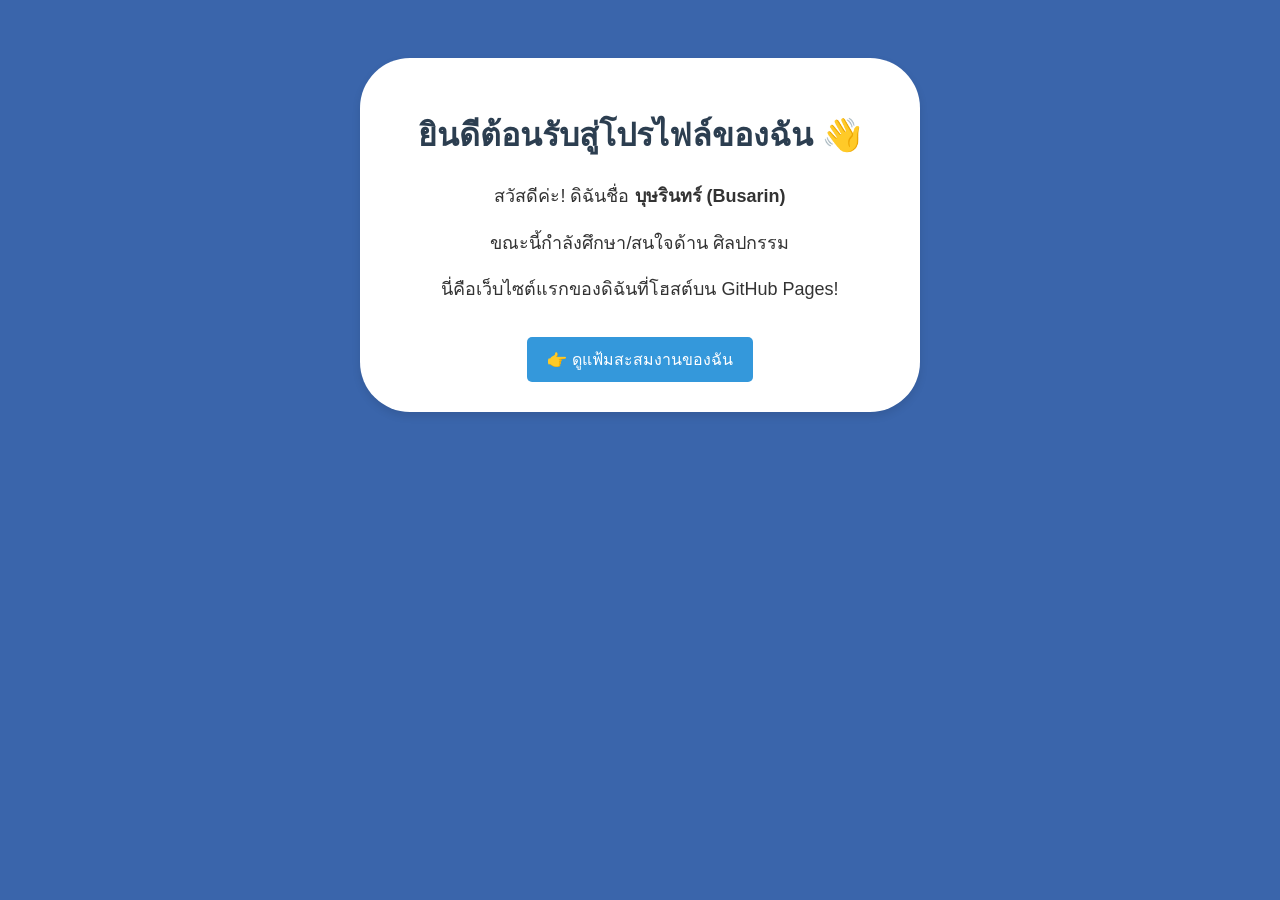
==== index.html @ 3c37ceb1 "Update index.html" ====
<!DOCTYPE html>
<html lang="th">
<head>
    <meta charset="UTF-8">
    <meta name="viewport" content="width=device-width, initial-scale=1.0">
    <title>บุษรินทร์ อุณาธิเนย์</title>
    <style>
        body {
            font-family: 'Segoe UI', Tahoma, Geneva, Verdana, sans-serif;
            background-color: #3a65ab;
            color: #333;
            text-align: center;
            padding: 50px;
        }
        .card {
            background: white;
            padding: 30px;
            border-radius: 50px;
            box-shadow: 0 4px 8px rgba(0,0,0,0.1);
            max-width: 500px;
            margin: 0 auto;
        }
        h1 { color: #2c3e50; }
        p { font-size: 18px; line-height: 1.6; }
    </style>
</head>
<body>

    <div class="card">
        <h1>ยินดีต้อนรับสู่โปรไฟล์ของฉัน 👋</h1>
        <p>สวัสดีค่ะ! ดิฉันชื่อ <strong>บุษรินทร์ (Busarin)</strong></p>
        <p>ขณะนี้กำลังศึกษา/สนใจด้าน ศิลปกรรม </p>
        <p>นี่คือเว็บไซต์แรกของดิฉันที่โฮสต์บน GitHub Pages!</p>
         <a href="portfolio.html" style="display:inline-block; background:#3498db; color:white; padding:10px 20px; text-decoration:none; border-radius:5px; margin-top:15px;">👉 ดูแฟ้มสะสมงานของฉัน</a>
    </div>

</body>
</html>
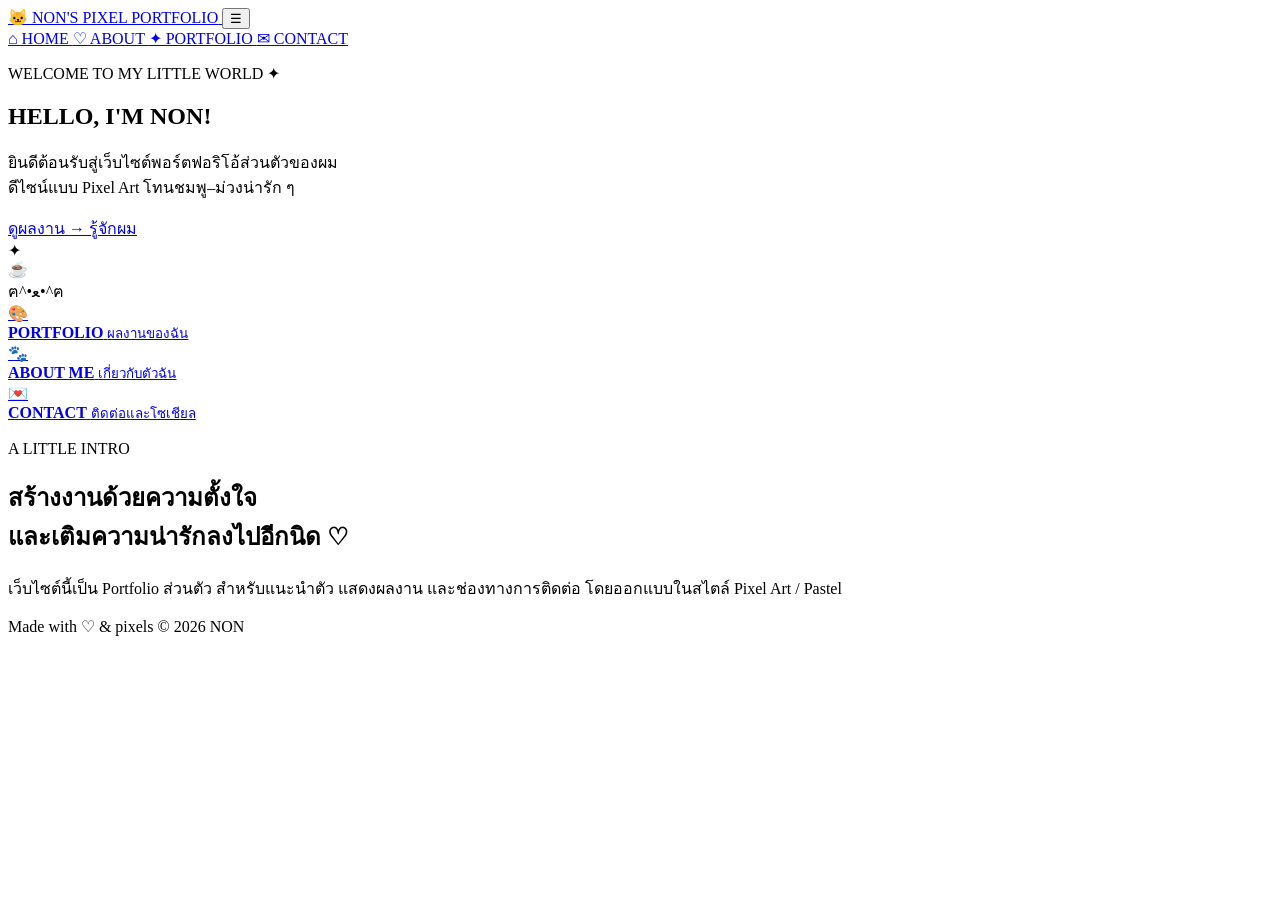
==== commit 42c9ae01: "Update index.html" ====
--- a/index.html
+++ b/index.html
@@ -1,38 +1,204 @@
-<!DOCTYPE html>
+<!doctype html>
 <html lang="th">
 <head>
-    <meta charset="UTF-8">
-    <meta name="viewport" content="width=device-width, initial-scale=1.0">
-    <title>บุษรินทร์ อุณาธิเนย์</title>
-    <style>
-        body {
-            font-family: 'Segoe UI', Tahoma, Geneva, Verdana, sans-serif;
-            background-color: #3a65ab;
-            color: #333;
-            text-align: center;
-            padding: 50px;
-        }
-        .card {
-            background: white;
-            padding: 30px;
-            border-radius: 50px;
-            box-shadow: 0 4px 8px rgba(0,0,0,0.1);
-            max-width: 500px;
-            margin: 0 auto;
-        }
-        h1 { color: #2c3e50; }
-        p { font-size: 18px; line-height: 1.6; }
-    </style>
+  <meta charset="UTF-8">
+  <meta name="viewport" content="width=device-width, initial-scale=1.0">
+
+  <title>NON — Portfolio</title>
+
+  <link rel="preconnect" href="https://fonts.googleapis.com">
+  <link rel="preconnect" href="https://fonts.gstatic.com" crossorigin>
+
+  <link
+    href="https://fonts.googleapis.com/css2?family=Press+Start+2P&family=Prompt:wght@400;500;600;700&display=swap"
+    rel="stylesheet"
+  >
+
+  <link rel="stylesheet" href="assets/style.css">
 </head>
+
 <body>
 
-    <div class="card">
-        <h1>ยินดีต้อนรับสู่โปรไฟล์ของฉัน 👋</h1>
-        <p>สวัสดีค่ะ! ดิฉันชื่อ <strong>บุษรินทร์ (Busarin)</strong></p>
-        <p>ขณะนี้กำลังศึกษา/สนใจด้าน ศิลปกรรม </p>
-        <p>นี่คือเว็บไซต์แรกของดิฉันที่โฮสต์บน GitHub Pages!</p>
-         <a href="portfolio.html" style="display:inline-block; background:#3498db; color:white; padding:10px 20px; text-decoration:none; border-radius:5px; margin-top:15px;">👉 ดูแฟ้มสะสมงานของฉัน</a>
+<header class="site-header">
+
+  <a class="brand" href="index.html">
+    <span class="brand-cat">🐱</span>
+    <span>NON'S PIXEL PORTFOLIO</span>
+  </a>
+
+  <button class="menu-toggle" aria-label="เปิดเมนู">
+    ☰
+  </button>
+
+  <nav class="nav">
+
+    <a class="active" href="index.html">
+      ⌂ HOME
+    </a>
+
+    <a href="about.html">
+      ♡ ABOUT
+    </a>
+
+    <a href="portfolio.html">
+      ✦ PORTFOLIO
+    </a>
+
+    <a href="contact.html">
+      ✉ CONTACT
+    </a>
+
+  </nav>
+
+</header>
+
+
+<main>
+
+  <!-- HERO -->
+
+  <section class="hero shell">
+
+    <div class="hero-copy">
+
+      <p class="eyebrow">
+        WELCOME TO MY LITTLE WORLD ✦
+      </p>
+
+      <h1>
+        HELLO, I'M <span>NON</span>!
+      </h1>
+
+      <p class="lead">
+        ยินดีต้อนรับสู่เว็บไซต์พอร์ตฟอริโอ้ส่วนตัวของผม
+        <br>
+        ดีไซน์แบบ Pixel Art โทนชมพู–ม่วงน่ารัก ๆ
+      </p>
+
+      <div class="actions">
+
+        <a class="btn primary" href="portfolio.html">
+          ดูผลงาน →
+        </a>
+
+        <a class="btn" href="about.html">
+          รู้จักผม
+        </a>
+
+      </div>
+
     </div>
+
+
+    <!-- Pixel Art -->
+
+    <div class="hero-art pixel-card">
+
+      <div class="cloud">
+        ✦
+      </div>
+
+      <div class="cup">
+        ☕
+      </div>
+
+      <div class="cat">
+        ฅ^•ﻌ•^ฅ
+      </div>
+
+      <div class="saucer"></div>
+
+    </div>
+
+  </section>
+
+
+  <!-- QUICK LINKS -->
+
+  <section class="quick-links shell">
+
+    <a class="quick-card" href="portfolio.html">
+
+      <span>🎨</span>
+
+      <div>
+        <b>PORTFOLIO</b>
+        <small>ผลงานของฉัน</small>
+      </div>
+
+    </a>
+
+
+    <a class="quick-card" href="about.html">
+
+      <span>🐾</span>
+
+      <div>
+        <b>ABOUT ME</b>
+        <small>เกี่ยวกับตัวฉัน</small>
+      </div>
+
+    </a>
+
+
+    <a class="quick-card" href="contact.html">
+
+      <span>💌</span>
+
+      <div>
+        <b>CONTACT</b>
+        <small>ติดต่อและโซเชียล</small>
+      </div>
+
+    </a>
+
+  </section>
+
+
+  <!-- INTRO -->
+
+  <section class="intro shell">
+
+    <div>
+
+      <p class="eyebrow">
+        A LITTLE INTRO
+      </p>
+
+      <h2>
+        สร้างงานด้วยความตั้งใจ
+        <br>
+        และเติมความน่ารักลงไปอีกนิด ♡
+      </h2>
+
+    </div>
+
+
+    <p>
+      เว็บไซต์นี้เป็น Portfolio ส่วนตัว
+      สำหรับแนะนำตัว แสดงผลงาน และช่องทางการติดต่อ
+      โดยออกแบบในสไตล์ Pixel Art / Pastel
+    </p>
+
+  </section>
+
+</main>
+
+
+<footer class="footer">
+
+  <span>
+    Made with ♡ & pixels
+  </span>
+
+  <span>
+    © 2026 NON
+  </span>
+
+</footer>
+
+
+<script src="assets/script.js"></script>
 
 </body>
 </html>
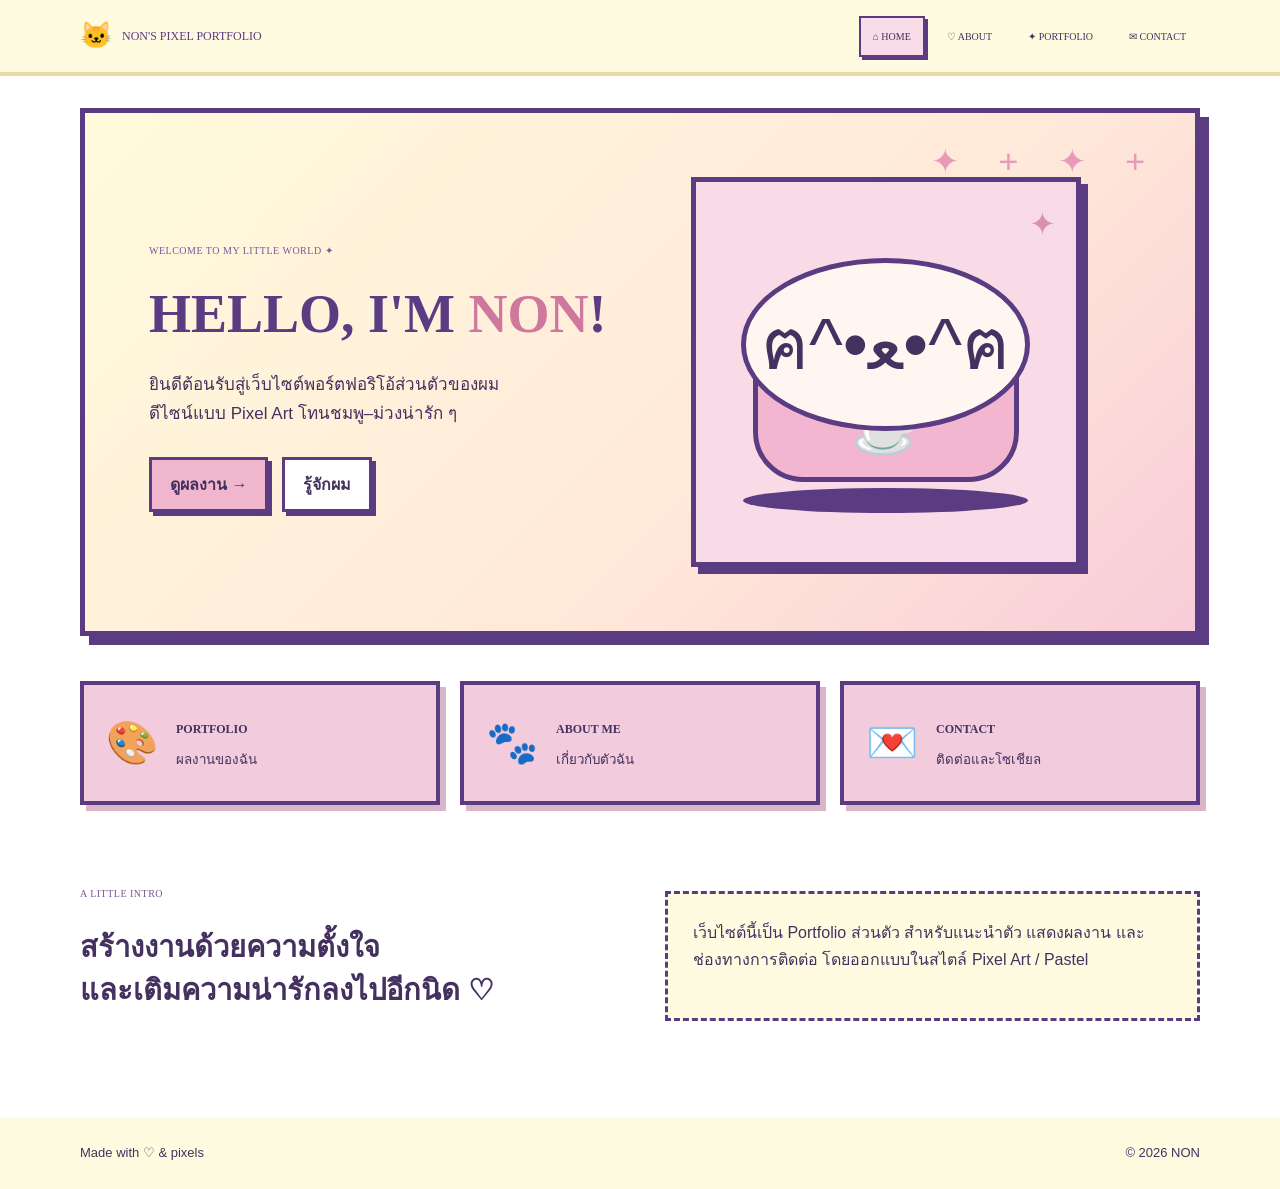
==== commit 347a7c6c: "Update index.html" ====
--- a/index.html
+++ b/index.html
@@ -4,7 +4,7 @@
   <meta charset="UTF-8">
   <meta name="viewport" content="width=device-width, initial-scale=1.0">
 
-  <title>NON — Portfolio</title>
+  <title>Busarin — Portfolio</title>
 
   <link rel="preconnect" href="https://fonts.googleapis.com">
   <link rel="preconnect" href="https://fonts.gstatic.com" crossorigin>
--- a/assets/style.css
+++ b/assets/style.css
@@ -0,0 +1,1016 @@
+:root {
+
+  --purple: #5b3b82;
+  --purple2: #7b559c;
+
+  --pink: #efb6ce;
+  --pink2: #f8dce8;
+
+  --cream: #fffbe0;
+  --yellow: #f7ed9e;
+
+  --ink: #44315f;
+  --white: #fffdf8;
+
+}
+
+
+* {
+  box-sizing: border-box;
+}
+
+
+html {
+  scroll-behavior: smooth;
+}
+
+
+body {
+
+  margin: 0;
+
+  color: var(--ink);
+
+  background: #fff;
+
+  font-family: "Prompt", sans-serif;
+
+  line-height: 1.7;
+
+}
+
+
+a {
+  text-decoration: none;
+  color: inherit;
+}
+
+
+.shell {
+
+  width: min(1120px, calc(100% - 36px));
+
+  margin: auto;
+
+}
+
+
+/* =========================
+   HEADER
+========================= */
+
+.site-header {
+
+  min-height: 76px;
+
+  display: flex;
+
+  align-items: center;
+
+  justify-content: space-between;
+
+  gap: 24px;
+
+  padding: 14px max(22px, calc((100% - 1120px) / 2));
+
+  background: var(--cream);
+
+  border-bottom: 4px solid #e8dca5;
+
+  position: sticky;
+
+  top: 0;
+
+  z-index: 20;
+
+}
+
+
+.brand {
+
+  display: flex;
+
+  align-items: center;
+
+  gap: 10px;
+
+  font-family: "Press Start 2P";
+
+  font-size: 12px;
+
+  color: var(--purple);
+
+}
+
+
+.brand-cat {
+  font-size: 26px;
+}
+
+
+.nav {
+
+  display: flex;
+
+  gap: 8px;
+
+  flex-wrap: wrap;
+
+  justify-content: flex-end;
+
+}
+
+
+.nav a {
+
+  font-family: "Press Start 2P";
+
+  font-size: 10px;
+
+  padding: 10px 12px;
+
+  border: 2px solid transparent;
+
+}
+
+
+.nav a:hover,
+.nav a.active {
+
+  background: var(--pink2);
+
+  border-color: var(--purple);
+
+  box-shadow: 3px 3px 0 var(--purple);
+
+}
+
+
+.menu-toggle {
+
+  display: none;
+
+  background: none;
+
+  border: 0;
+
+  font-size: 25px;
+
+  color: var(--purple);
+
+}
+
+
+/* =========================
+   HERO
+========================= */
+
+.hero {
+
+  margin-top: 32px;
+
+  min-height: 470px;
+
+  padding: 64px;
+
+  display: grid;
+
+  grid-template-columns: 1fr 1fr;
+
+  align-items: center;
+
+  overflow: hidden;
+
+  background:
+    linear-gradient(
+      135deg,
+      #fffbdc,
+      #ffe9d9 60%,
+      #f8ccd8
+    );
+
+  border: 5px solid var(--purple);
+
+  box-shadow: 9px 9px 0 var(--purple);
+
+  position: relative;
+
+}
+
+
+.hero:after {
+
+  content: "✦  +  ✦  +";
+
+  position: absolute;
+
+  right: 35px;
+
+  top: 20px;
+
+  font-size: 34px;
+
+  color: #e79ab9;
+
+  letter-spacing: 15px;
+
+}
+
+
+.eyebrow {
+
+  font-family: "Press Start 2P";
+
+  font-size: 10px;
+
+  color: var(--purple2);
+
+  letter-spacing: .5px;
+
+}
+
+
+.hero h1,
+.page-head h1 {
+
+  font-family: "Press Start 2P";
+
+  font-size: clamp(30px, 5vw, 54px);
+
+  line-height: 1.4;
+
+  margin: 18px 0;
+
+  color: var(--purple);
+
+}
+
+
+h1 span,
+h2 span {
+
+  color: #cf789e;
+
+}
+
+
+.lead {
+
+  font-size: 17px;
+
+  max-width: 560px;
+
+}
+
+
+.actions {
+
+  display: flex;
+
+  gap: 14px;
+
+  margin-top: 28px;
+
+}
+
+
+.btn {
+
+  display: inline-block;
+
+  padding: 11px 18px;
+
+  background: #fff;
+
+  border: 3px solid var(--purple);
+
+  box-shadow: 4px 4px 0 var(--purple);
+
+  font-weight: 700;
+
+  cursor: pointer;
+
+}
+
+
+.btn:hover {
+
+  transform: translate(2px, 2px);
+
+  box-shadow: 2px 2px 0 var(--purple);
+
+}
+
+
+.btn.primary {
+  background: var(--pink);
+}
+
+
+/* =========================
+   PIXEL ART
+========================= */
+
+.hero-art {
+
+  width: min(390px, 100%);
+
+  aspect-ratio: 1 / 1;
+
+  margin: auto;
+
+  display: grid;
+
+  place-items: center;
+
+  position: relative;
+
+  background: #f8dbe6;
+
+  border: 5px solid var(--purple);
+
+  box-shadow: 7px 7px 0 var(--purple);
+
+  image-rendering: pixelated;
+
+}
+
+
+.cloud {
+
+  position: absolute;
+
+  top: 15px;
+
+  right: 20px;
+
+  color: #d991b1;
+
+  font-size: 32px;
+
+}
+
+
+.cup {
+
+  position: absolute;
+
+  bottom: 21%;
+
+  width: 70%;
+
+  height: 35%;
+
+  border: 5px solid var(--purple);
+
+  border-radius: 18px 18px 50px 50px;
+
+  background: #f2b6d0;
+
+  font-size: 55px;
+
+  text-align: center;
+
+  padding-top: 25px;
+
+}
+
+
+.cat {
+
+  position: absolute;
+
+  z-index: 2;
+
+  top: 20%;
+
+  font-size: 72px;
+
+  background: #fff6f1;
+
+  border: 5px solid var(--purple);
+
+  padding: 20px 15px;
+
+  border-radius: 50%;
+
+}
+
+
+.saucer {
+
+  position: absolute;
+
+  bottom: 13%;
+
+  width: 75%;
+
+  height: 25px;
+
+  border-radius: 50%;
+
+  background: var(--purple);
+
+}
+
+
+/* =========================
+   QUICK LINKS
+========================= */
+
+.quick-links {
+
+  display: grid;
+
+  grid-template-columns: repeat(3, 1fr);
+
+  gap: 20px;
+
+  margin-top: 45px;
+
+}
+
+
+.quick-card {
+
+  padding: 22px;
+
+  background: #f2ccdc;
+
+  border: 4px solid var(--purple);
+
+  box-shadow: 6px 6px 0 #d9b5c8;
+
+  display: flex;
+
+  align-items: center;
+
+  gap: 18px;
+
+}
+
+
+.quick-card:hover {
+
+  transform: translateY(-4px);
+
+}
+
+
+.quick-card span {
+
+  font-size: 42px;
+
+}
+
+
+.quick-card b {
+
+  font-family: "Press Start 2P";
+
+  font-size: 12px;
+
+}
+
+
+.quick-card small {
+
+  display: block;
+
+  margin-top: 7px;
+
+}
+
+
+/* =========================
+   INTRO
+========================= */
+
+.intro {
+
+  display: grid;
+
+  grid-template-columns: 1fr 1fr;
+
+  gap: 50px;
+
+  margin-top: 70px;
+
+  margin-bottom: 70px;
+
+}
+
+
+.intro h2 {
+
+  font-size: 29px;
+
+  line-height: 1.5;
+
+}
+
+
+.intro > p {
+
+  padding: 25px;
+
+  background: var(--cream);
+
+  border: 3px dashed var(--purple);
+
+}
+
+
+/* =========================
+   PAGE HEAD
+========================= */
+
+.page-head {
+
+  margin-top: 55px;
+
+  text-align: center;
+
+  padding: 35px;
+
+}
+
+
+.page-head h1 {
+
+  font-size: clamp(28px, 5vw, 48px);
+
+  margin: 10px;
+
+}
+
+
+/* =========================
+   ABOUT
+========================= */
+
+.about-grid,
+.contact-grid {
+
+  display: grid;
+
+  grid-template-columns: 1fr 1fr;
+
+  gap: 35px;
+
+  margin-bottom: 70px;
+
+}
+
+
+.image-slot {
+
+  min-height: 430px;
+
+  background: var(--pink2);
+
+  border: 5px solid var(--purple);
+
+  box-shadow: 8px 8px 0 var(--purple);
+
+  overflow: hidden;
+
+}
+
+
+.image-slot img,
+.work-image img {
+
+  width: 100%;
+
+  height: 100%;
+
+  object-fit: cover;
+
+}
+
+
+.placeholder {
+
+  display: none;
+
+  place-items: center;
+
+  text-align: center;
+
+  height: 100%;
+
+  min-height: 300px;
+
+  font-family: "Press Start 2P";
+
+  font-size: 12px;
+
+  color: var(--purple);
+
+  padding: 20px;
+
+}
+
+
+.placeholder small {
+
+  font-family: "Prompt";
+
+  font-size: 12px;
+
+}
+
+
+.image-slot .placeholder {
+
+  display: grid;
+
+}
+
+
+.image-slot:has(
+  img:not([style*="display: none"])
+) .placeholder {
+
+  display: none;
+
+}
+
+
+/* =========================
+   PAPER
+========================= */
+
+.paper {
+
+  background: #fff7fa;
+
+  border: 4px solid var(--purple);
+
+  box-shadow: 7px 7px 0 #d9b5c8;
+
+  padding: 32px;
+
+}
+
+
+.paper h2 {
+
+  font-size: 30px;
+
+  color: var(--purple);
+
+}
+
+
+.info-list {
+
+  margin: 25px 0;
+
+}
+
+
+.info-list div {
+
+  display: flex;
+
+  justify-content: space-between;
+
+  border-bottom: 2px dashed #d6b6c7;
+
+  padding: 8px 0;
+
+}
+
+
+.info-list b {
+
+  font-family: "Press Start 2P";
+
+  font-size: 9px;
+
+}
+
+
+/* =========================
+   PORTFOLIO
+========================= */
+
+.single-project {
+
+  display: grid;
+
+  grid-template-columns: 1.25fr .75fr;
+
+  gap: 35px;
+
+  margin-bottom: 70px;
+
+  align-items: stretch;
+
+}
+
+
+.featured-image {
+
+  min-height: 520px;
+
+  background: var(--pink2);
+
+  border: 5px solid var(--purple);
+
+  box-shadow: 8px 8px 0 var(--purple);
+
+  overflow: hidden;
+
+}
+
+
+.featured-image .placeholder {
+
+  display: grid;
+
+}
+
+
+.featured-image:has(
+  img:not([style*="display: none"])
+) .placeholder {
+
+  display: none;
+
+}
+
+
+.project-detail {
+
+  display: flex;
+
+  flex-direction: column;
+
+  justify-content: center;
+
+}
+
+
+.tag {
+
+  display: inline-block;
+
+  width: fit-content;
+
+  background: var(--yellow);
+
+  border: 2px solid var(--purple);
+
+  padding: 4px 8px;
+
+  font-family: "Press Start 2P";
+
+  font-size: 8px;
+
+}
+
+
+/* =========================
+   CONTACT
+========================= */
+
+.contact-grid {
+
+  align-items: start;
+
+}
+
+
+.contact-card {
+
+  display: flex;
+
+  flex-direction: column;
+
+  gap: 13px;
+
+}
+
+
+.contact-icon {
+
+  font-size: 55px;
+
+}
+
+
+.contact-card a {
+
+  font-weight: 600;
+
+  color: #8e4d76;
+
+}
+
+
+.contact-form {
+
+  display: flex;
+
+  flex-direction: column;
+
+  gap: 15px;
+
+}
+
+
+.contact-form label {
+
+  font-weight: 700;
+
+}
+
+
+.contact-form input,
+.contact-form textarea {
+
+  width: 100%;
+
+  display: block;
+
+  margin-top: 5px;
+
+  border: 3px solid var(--purple);
+
+  padding: 11px;
+
+  font: inherit;
+
+  background: #fff;
+
+}
+
+
+.contact-form textarea {
+
+  resize: vertical;
+
+}
+
+
+.contact-form small {
+
+  font-size: 11px;
+
+}
+
+
+/* =========================
+   FOOTER
+========================= */
+
+.footer {
+
+  margin-top: 80px;
+
+  padding: 25px max(22px, calc((100% - 1120px) / 2));
+
+  background: var(--cream);
+
+  display: flex;
+
+  justify-content: space-between;
+
+  font-size: 13px;
+
+}
+
+
+.footer a {
+
+  text-decoration: underline;
+
+}
+
+
+/* =========================
+   MOBILE
+========================= */
+
+@media (max-width: 800px) {
+
+  .site-header {
+
+    padding: 13px 18px;
+
+  }
+
+
+  .brand span:last-child {
+
+    font-size: 9px;
+
+  }
+
+
+  .menu-toggle {
+
+    display: block;
+
+  }
+
+
+  .nav {
+
+    display: none;
+
+    position: absolute;
+
+    left: 0;
+
+    right: 0;
+
+    top: 72px;
+
+    background: var(--cream);
+
+    padding: 12px 18px;
+
+    border-bottom: 4px solid var(--purple);
+
+    flex-direction: column;
+
+  }
+
+
+  .nav.open {
+
+    display: flex;
+
+  }
+
+
+  .nav a {
+
+    text-align: center;
+
+  }
+
+
+  .hero {
+
+    grid-template-columns: 1fr;
+
+    padding: 35px 25px;
+
+  }
+
+
+  .hero-art {
+
+    width: 300px;
+
+    margin-top: 25px;
+
+  }
+
+
+  .quick-links,
+  .intro,
+  .about-grid,
+  .contact-grid,
+  .single-project {
+
+    grid-template-columns: 1fr;
+
+  }
+
+
+  .intro {
+
+    gap: 10px;
+
+  }
+
+
+  .page-head {
+
+    padding: 20px;
+
+  }
+
+
+  .featured-image {
+
+    min-height: 330px;
+
+  }
+
+
+  .footer {
+
+    flex-direction: column;
+
+    gap: 8px;
+
+  }
+
+}
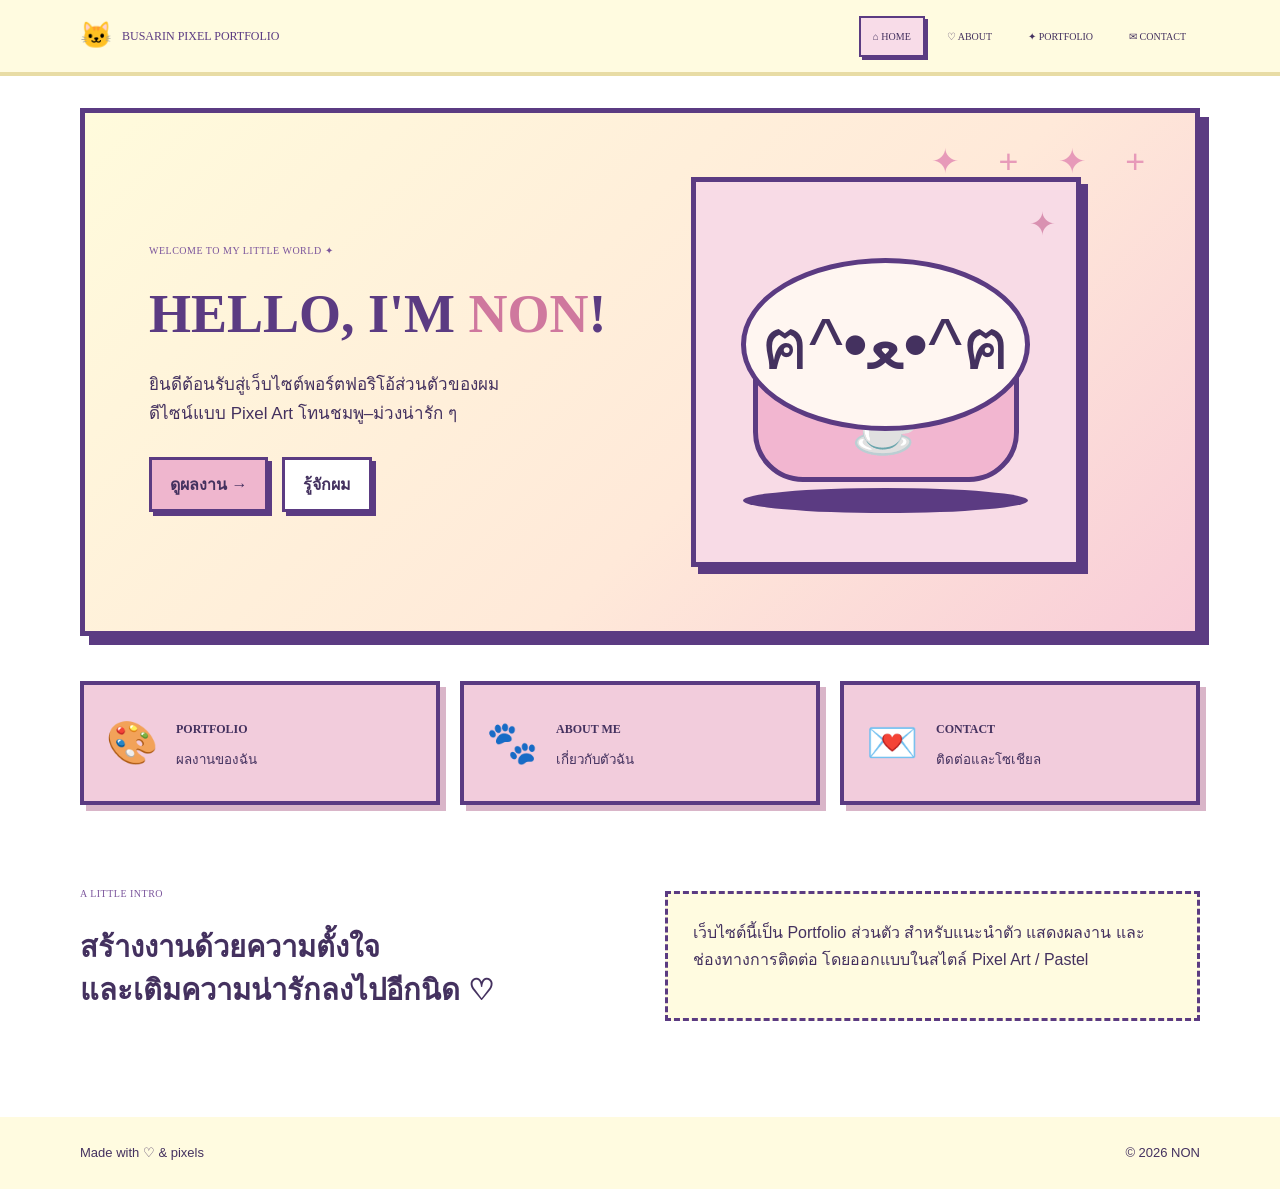
==== commit 38ee6158: "Update index.html" ====
--- a/index.html
+++ b/index.html
@@ -23,7 +23,7 @@
 
   <a class="brand" href="index.html">
     <span class="brand-cat">🐱</span>
-    <span>NON'S PIXEL PORTFOLIO</span>
+    <span>BUSARIN PIXEL PORTFOLIO</span>
   </a>
 
   <button class="menu-toggle" aria-label="เปิดเมนู">
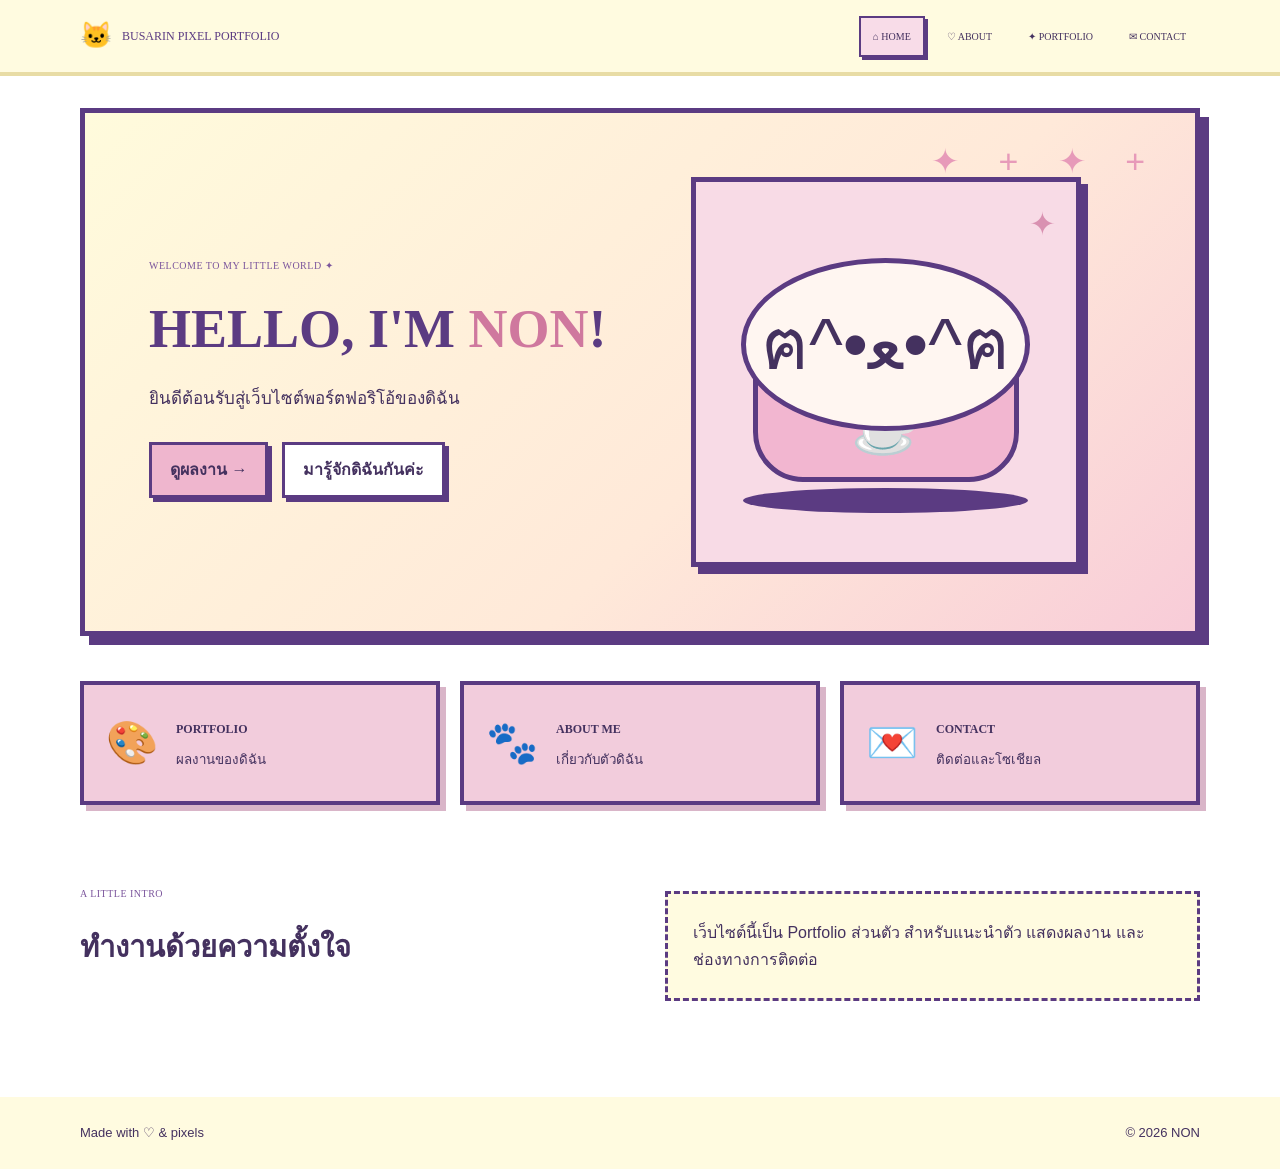
==== commit be80843f: "Update index.html" ====
--- a/index.html
+++ b/index.html
@@ -70,9 +70,7 @@
       </h1>
 
       <p class="lead">
-        ยินดีต้อนรับสู่เว็บไซต์พอร์ตฟอริโอ้ส่วนตัวของผม
-        <br>
-        ดีไซน์แบบ Pixel Art โทนชมพู–ม่วงน่ารัก ๆ
+        ยินดีต้อนรับสู่เว็บไซต์พอร์ตฟอริโอ้ของดิฉัน
       </p>
 
       <div class="actions">
@@ -82,7 +80,7 @@
         </a>
 
         <a class="btn" href="about.html">
-          รู้จักผม
+          มารู้จักดิฉันกันค่ะ
         </a>
 
       </div>
@@ -123,7 +121,7 @@
 
       <div>
         <b>PORTFOLIO</b>
-        <small>ผลงานของฉัน</small>
+        <small>ผลงานของดิฉัน</small>
       </div>
 
     </a>
@@ -135,7 +133,7 @@
 
       <div>
         <b>ABOUT ME</b>
-        <small>เกี่ยวกับตัวฉัน</small>
+        <small>เกี่ยวกับตัวดิฉัน</small>
       </div>
 
     </a>
@@ -166,9 +164,7 @@
       </p>
 
       <h2>
-        สร้างงานด้วยความตั้งใจ
-        <br>
-        และเติมความน่ารักลงไปอีกนิด ♡
+        ทำงานด้วยความตั้งใจ
       </h2>
 
     </div>
@@ -177,7 +173,6 @@
     <p>
       เว็บไซต์นี้เป็น Portfolio ส่วนตัว
       สำหรับแนะนำตัว แสดงผลงาน และช่องทางการติดต่อ
-      โดยออกแบบในสไตล์ Pixel Art / Pastel
     </p>
 
   </section>
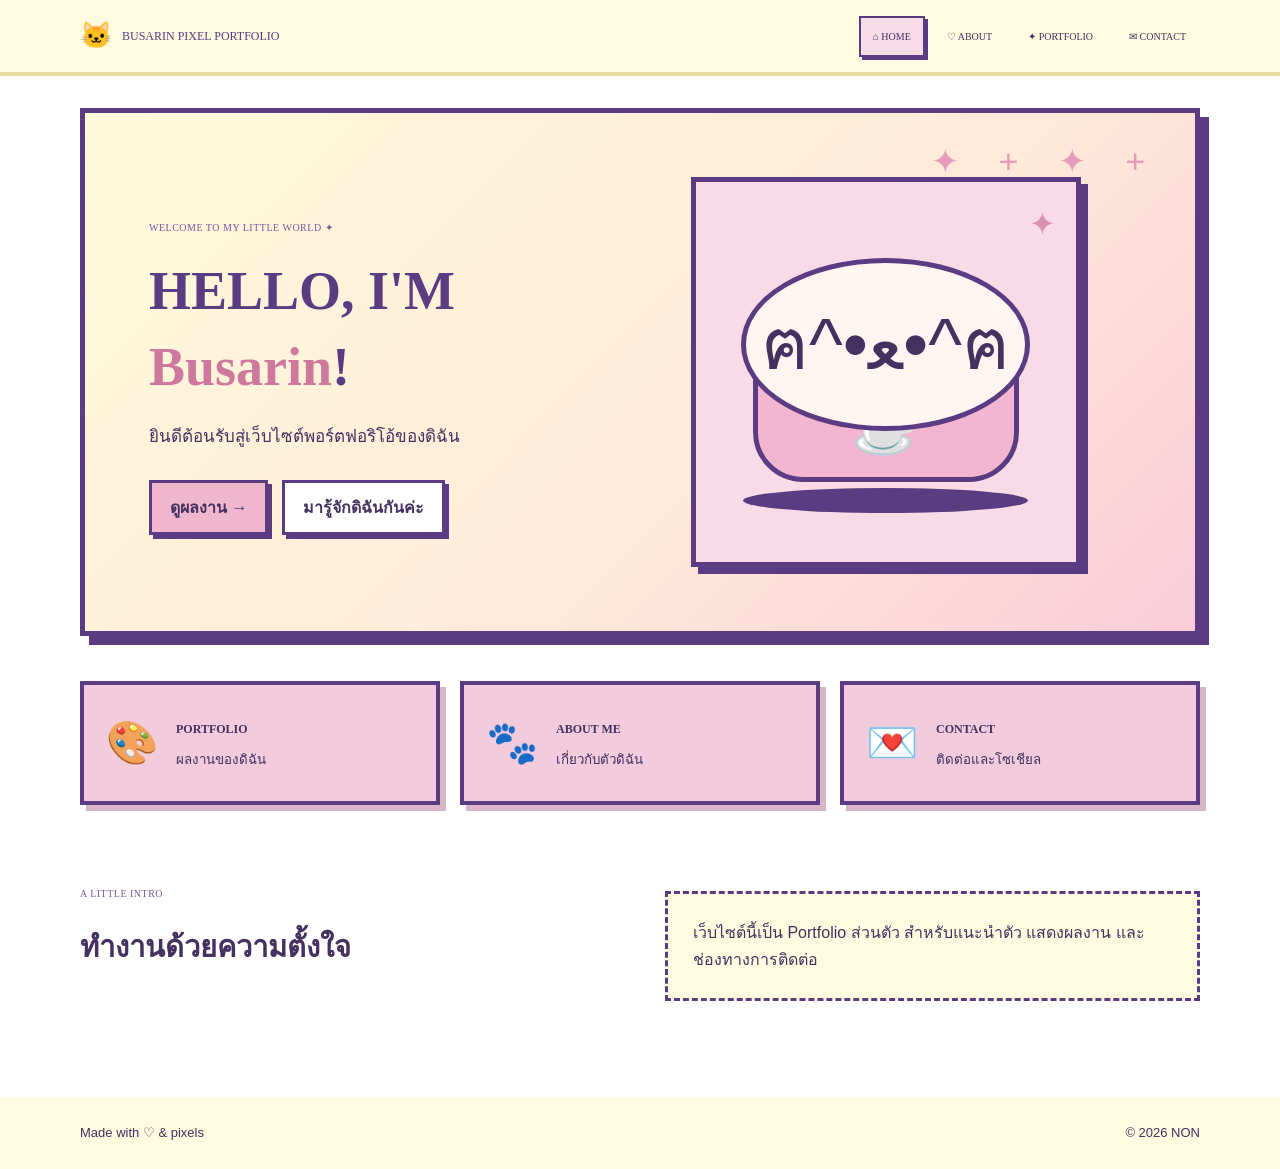
==== commit 5081b3c5: "Update index.html" ====
--- a/index.html
+++ b/index.html
@@ -66,7 +66,7 @@
       </p>
 
       <h1>
-        HELLO, I'M <span>NON</span>!
+        HELLO, I'M <span>Busarin</span>!
       </h1>
 
       <p class="lead">
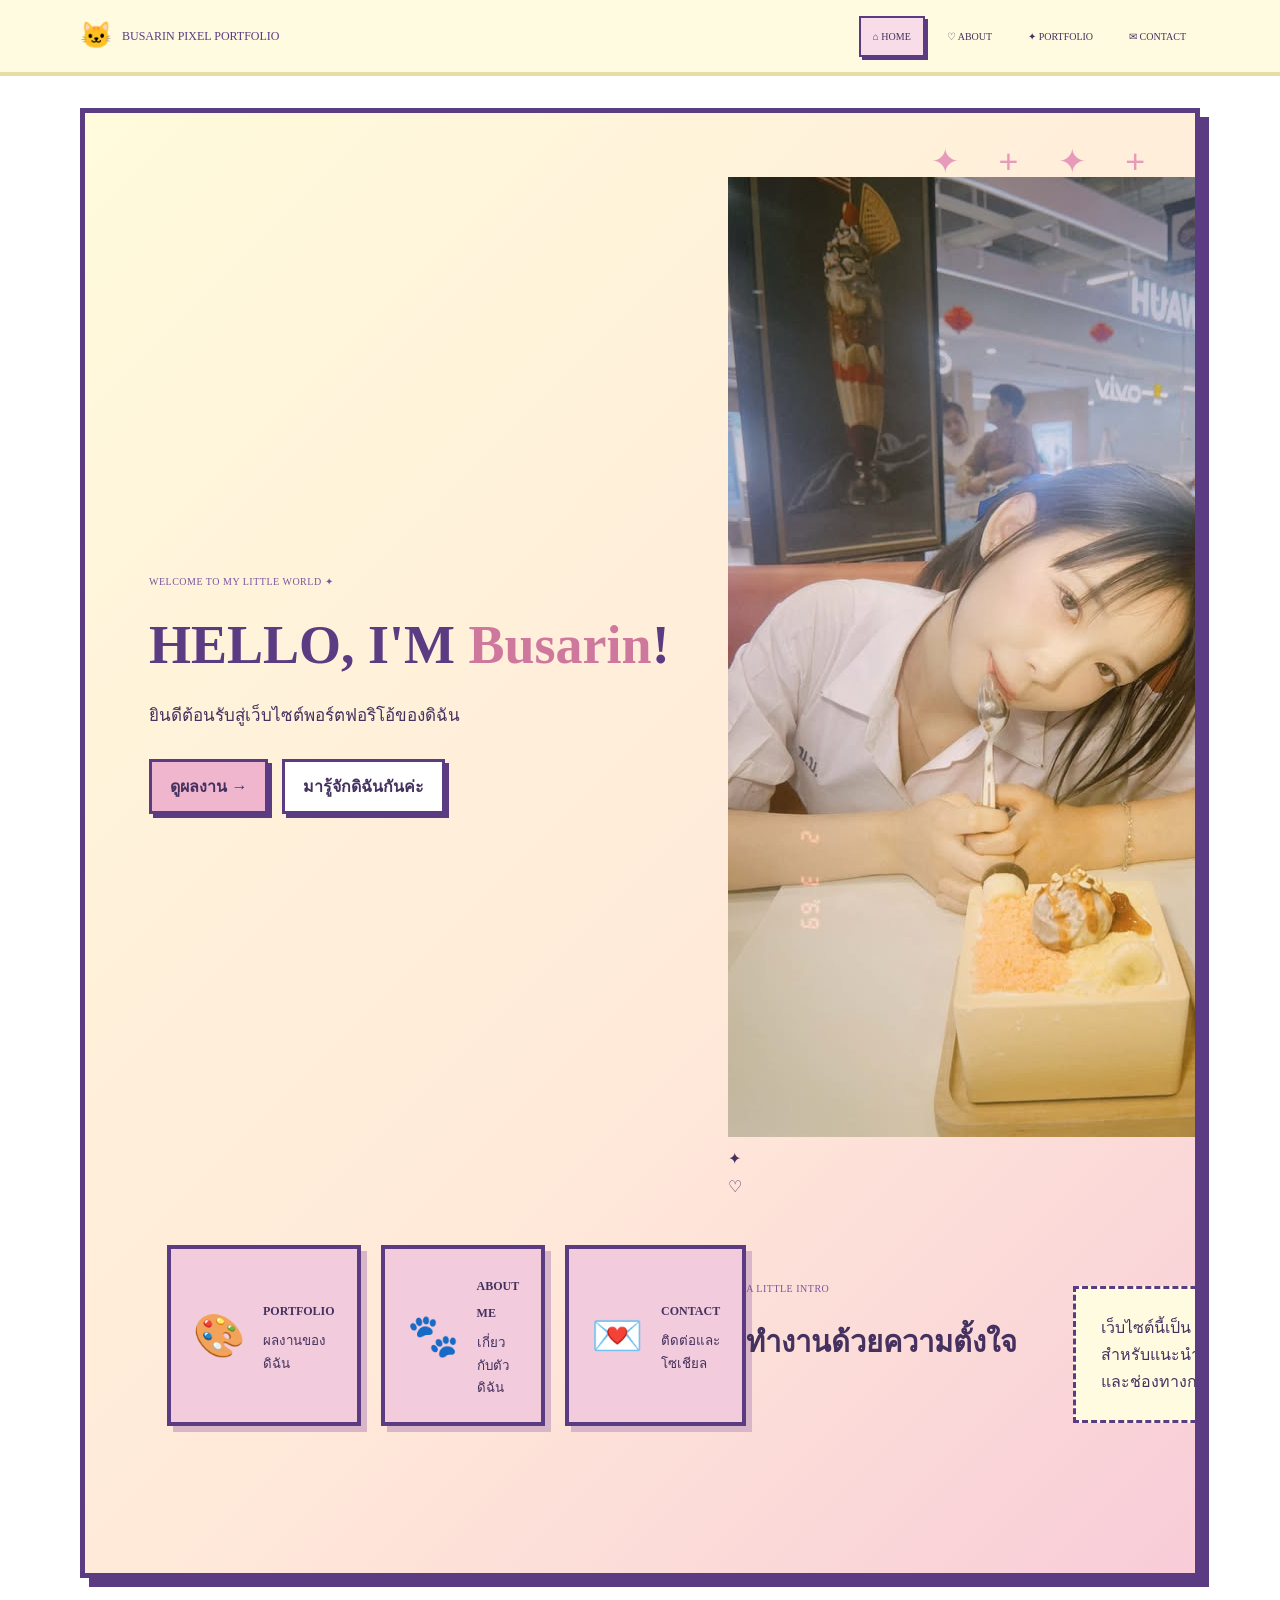
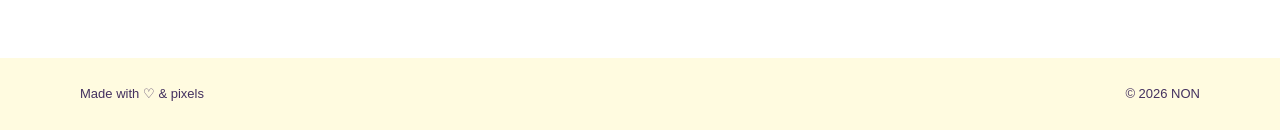
==== commit 4322a557: "Update index.html" ====
--- a/index.html
+++ b/index.html
@@ -88,28 +88,24 @@
     </div>
 
 
-    <!-- Pixel Art -->
+    <!-- Profile Image -->
 
-    <div class="hero-art pixel-card">
+<div class="hero-photo">
 
-      <div class="cloud">
-        ✦
-      </div>
+  <img
+    src="PD1.jpg"
+    alt="รูปของ Busarin"
+  >
 
-      <div class="cup">
-        ☕
-      </div>
+  <div class="photo-decoration">
+    ✦
+  </div>
 
-      <div class="cat">
-        ฅ^•ﻌ•^ฅ
-      </div>
+  <div class="photo-heart">
+    ♡
+  </div>
 
-      <div class="saucer"></div>
-
-    </div>
-
-  </section>
-
+</div>
 
   <!-- QUICK LINKS -->
 
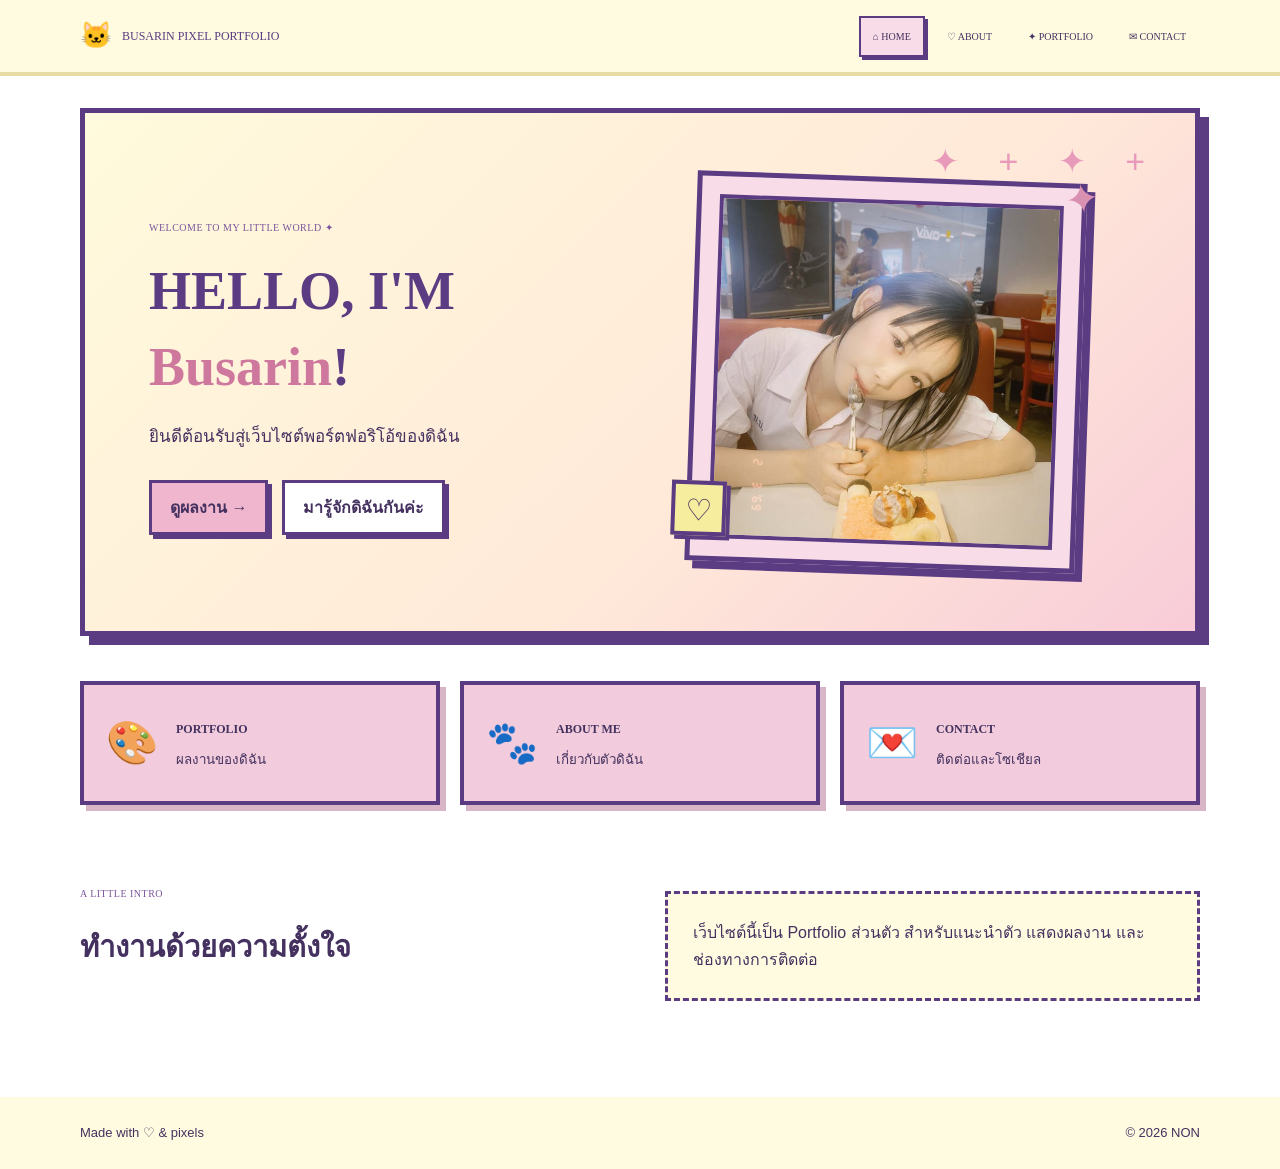
==== commit 72d43b5d: "Update index.html" ====
--- a/index.html
+++ b/index.html
@@ -107,6 +107,8 @@
 
 </div>
 
+
+    </section>
   <!-- QUICK LINKS -->
 
   <section class="quick-links shell">
--- a/assets/style.css
+++ b/assets/style.css
@@ -1014,3 +1014,100 @@
   }
 
 }
+/* =========================
+   HOME PROFILE PHOTO
+========================= */
+
+.hero-photo {
+
+  width: min(390px, 100%);
+
+  aspect-ratio: 1 / 1;
+
+  margin: auto;
+
+  position: relative;
+
+  background: var(--pink2);
+
+  border: 5px solid var(--purple);
+
+  box-shadow: 8px 8px 0 var(--purple);
+
+  padding: 18px;
+
+  transform: rotate(2deg);
+
+}
+
+
+.hero-photo img {
+
+  width: 100%;
+
+  height: 100%;
+
+  display: block;
+
+  object-fit: cover;
+
+  border: 4px solid var(--purple);
+
+}
+
+
+.photo-decoration {
+
+  position: absolute;
+
+  right: -18px;
+
+  top: -25px;
+
+  font-size: 42px;
+
+  color: #d991b1;
+
+  transform: rotate(-10deg);
+
+}
+
+
+.photo-heart {
+
+  position: absolute;
+
+  left: -20px;
+
+  bottom: 20px;
+
+  width: 55px;
+
+  height: 55px;
+
+  display: grid;
+
+  place-items: center;
+
+  background: var(--yellow);
+
+  border: 4px solid var(--purple);
+
+  box-shadow: 4px 4px 0 var(--purple);
+
+  font-size: 30px;
+
+}
+
+
+@media (max-width: 800px) {
+
+  .hero-photo {
+
+    width: 300px;
+
+    margin-top: 25px;
+
+  }
+
+}
